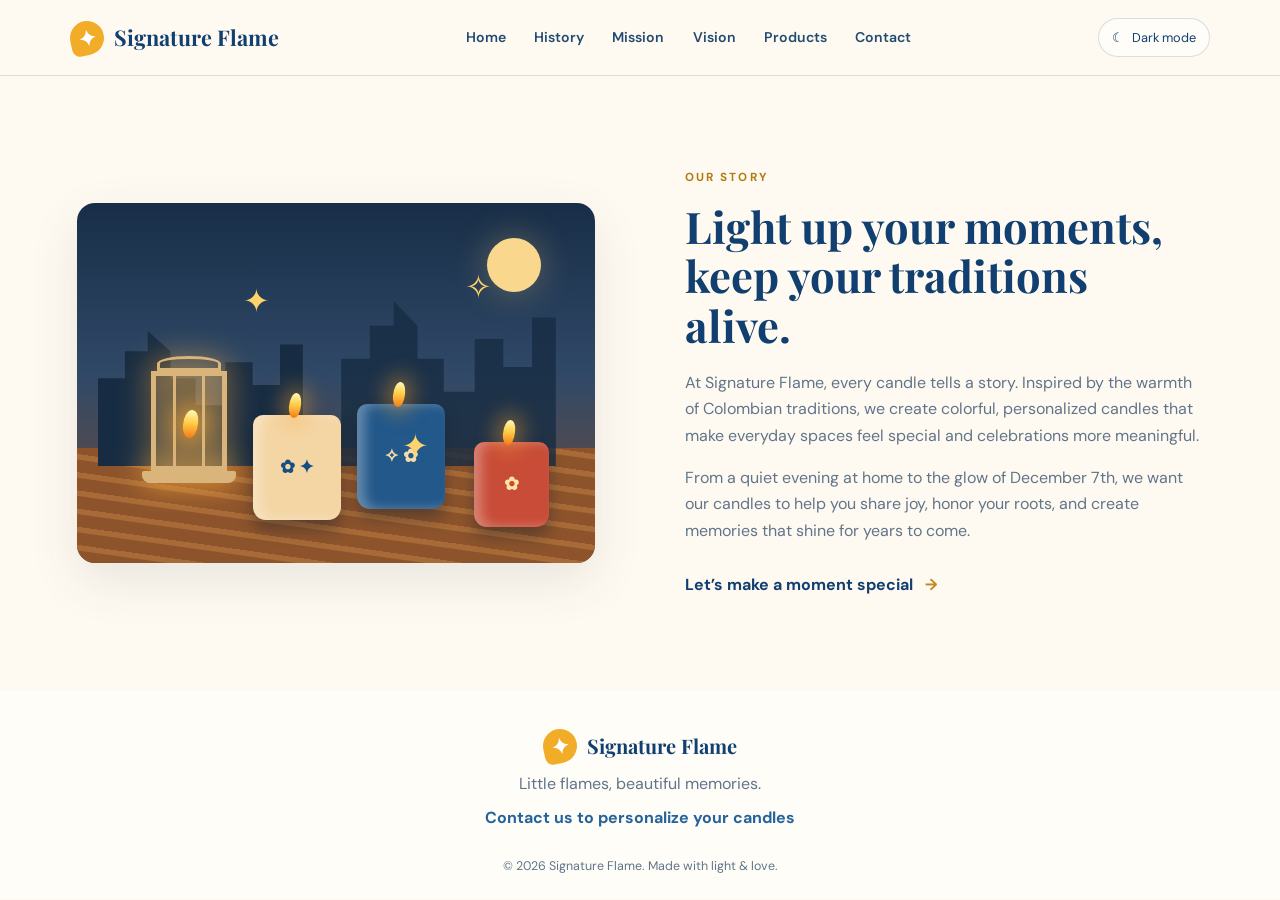
==== history.html @ 7d4f70d2 "Add files via upload" ====
<!DOCTYPE html>
<!DOCTYPE html>

<html lang="en">
<head>
<meta charset="utf-8"/>
<meta content="width=device-width, initial-scale=1.0" name="viewport"/>
<meta content="Signature Flame creates personalized candles that celebrate Colombia's Día de las Velitas and life's special moments." name="description"/>
<title>Signature Flame | About Us</title>
<link href="https://fonts.googleapis.com" rel="preconnect"/>
<link crossorigin="" href="https://fonts.gstatic.com" rel="preconnect"/>
<link href="https://fonts.googleapis.com/css2?family=DM+Sans:wght@400;500;600;700&amp;family=Playfair+Display:wght@500;600;700&amp;display=swap" rel="stylesheet"/>
<link href="style.css" rel="stylesheet"/>
<script defer="" src="script.js"></script>
</head>
<body>
<header class="site-header">
<a aria-label="Signature Flame home" class="brand" href="index.html">
<span aria-hidden="true" class="brand-mark">✦</span>
<span>Signature Flame</span>
</a>
<button aria-expanded="false" aria-label="Open navigation" class="menu-toggle" id="menuToggle">☰</button>
<nav aria-label="Main navigation" class="nav-links" id="navLinks"><a href="index.html">Home</a><a href="history.html">History</a><a href="mission.html">Mission</a><a href="vision.html">Vision</a><a href="products.html">Products</a><a href="contact.html">Contact</a></nav>
<button aria-label="Toggle dark mode" class="theme-toggle" id="themeToggle" type="button">
<span aria-hidden="true" id="themeIcon">☾</span><span class="theme-label">Dark mode</span>
</button>
</header>
<main>


<section class="story section-wrap" id="about">
<div aria-label="Illustrated candles glowing during a festive Colombian evening" class="story-art" role="img">
<div class="moon"></div><div class="city city-one"></div><div class="city city-two"></div>
<div class="lantern"><div class="lantern-top"></div><div class="lantern-glass"><div class="lantern-flame"></div></div><div class="lantern-base"></div></div>
<div class="story-candle story-candle-one"><i></i><b>✿ ✦</b></div>
<div class="story-candle story-candle-two"><i></i><b>✧ ✿</b></div>
<div class="story-candle story-candle-three"><i></i><b>✿</b></div>
<span class="story-star star-one">✦</span><span class="story-star star-two">✧</span><span class="story-star star-three">✦</span>
</div>
<div class="story-copy">
<p class="eyebrow">OUR STORY</p>
<h2>Light up your moments,<br/>keep your traditions alive.</h2>
<p>At Signature Flame, every candle tells a story. Inspired by the warmth of Colombian traditions, we create colorful, personalized candles that make everyday spaces feel special and celebrations more meaningful.</p>
<p>From a quiet evening at home to the glow of December 7th, we want our candles to help you share joy, honor your roots, and create memories that shine for years to come.</p>
<a class="text-link" href="contact.html">Let’s make a moment special <span>→</span></a>
</div>
</section>



</main>
<footer id="contact">
<a class="brand footer-brand" href="index.html"><span class="brand-mark">✦</span><span>Signature Flame</span></a>
<p>Little flames, beautiful memories.</p>
<a class="footer-contact" href="mailto:hello@signatureflame.example">Contact us to personalize your candles</a>
<small>© <span id="year"></span> Signature Flame. Made with light &amp; love.</small>
</footer>
</body>
</html>
---- style.css ----
/* Signature Flame — responsive one-page website */
:root {
  --cream: #fffaf1;
  --paper: #f7f0e4;
  --navy: #103f70;
  --navy-deep: #082d50;
  --blue: #25639a;
  --gold: #f2ad28;
  --ink: #214b70;
  --muted: #61758a;
  --line: rgba(16, 63, 112, .16);
  --surface: #fffdf8;
  --shadow: 0 18px 50px rgba(30, 50, 70, .10);
}
* { box-sizing: border-box; }
html { scroll-behavior: smooth; scroll-padding-top: 90px; }
body { margin: 0; background: var(--cream); color: var(--ink); font-family: "DM Sans", sans-serif; line-height: 1.65; transition: background .25s, color .25s; }
a { color: inherit; text-decoration: none; }
button { font: inherit; }
.site-header { position: sticky; top: 0; z-index: 20; display: flex; align-items: center; justify-content: space-between; gap: 24px; min-height: 76px; padding: 12px clamp(20px, 5.5vw, 84px); background: color-mix(in srgb, var(--cream) 92%, transparent); border-bottom: 1px solid var(--line); backdrop-filter: blur(16px); }
.brand { display: inline-flex; align-items: center; gap: 10px; color: var(--navy); font-family: "Playfair Display", serif; font-size: 1.35rem; font-weight: 700; white-space: nowrap; }
.brand-mark { display: grid; place-items: center; width: 34px; height: 34px; border-radius: 50% 50% 50% 8px; transform: rotate(-12deg); background: var(--gold); color: white; font-family: sans-serif; font-size: 1.35rem; }
.nav-links { display: flex; align-items: center; gap: clamp(14px, 2.2vw, 32px); }
.nav-links a { position: relative; font-size: .88rem; font-weight: 600; }
.nav-links a::after { position: absolute; right: 0; bottom: -8px; left: 0; height: 2px; background: var(--gold); content: ""; transform: scaleX(0); transition: transform .2s; }
.nav-links a:hover::after, .nav-links a.active::after { transform: scaleX(1); }
.theme-toggle, .menu-toggle { border: 1px solid var(--line); background: var(--surface); color: var(--navy); border-radius: 999px; cursor: pointer; }
.theme-toggle { display: inline-flex; align-items: center; gap: 8px; padding: 8px 13px; white-space: nowrap; font-size: .8rem; }
.menu-toggle { display: none; padding: 7px 11px; font-size: 1.2rem; }
.hero { min-height: 590px; display: grid; grid-template-columns: minmax(340px, .88fr) minmax(420px, 1.12fr); overflow: hidden; }
.hero-copy { align-self: center; max-width: 680px; padding: 68px 5vw 76px clamp(24px, 6.3vw, 96px); }
.eyebrow { margin: 0 0 15px; color: #b27a12; font-size: .73rem; font-weight: 700; letter-spacing: .18em; }
.eyebrow span { display: inline-block; width: 24px; height: 2px; margin: 0 8px 4px 0; background: var(--gold); }
h1, h2, h3 { margin-top: 0; color: var(--navy); font-family: "Playfair Display", serif; line-height: 1.13; }
h1 { margin-bottom: 24px; font-size: clamp(2.8rem, 4.4vw, 4.7rem); letter-spacing: -.035em; }
h1 em, .closing h2 em { color: #28679e; font-style: normal; }
.hero-copy p:not(.eyebrow) { max-width: 520px; margin: 0 0 16px; font-size: .98rem; }
.hero-lead { color: var(--navy); font-size: 1.16rem !important; font-weight: 700; }
.button { display: inline-flex; align-items: center; justify-content: center; gap: 20px; margin-top: 13px; padding: 14px 22px; border: 1px solid var(--navy); border-radius: 999px; background: var(--navy); color: white; font-size: .92rem; font-weight: 700; box-shadow: 0 8px 20px rgba(16, 63, 112, .13); transition: transform .2s, background .2s; }
.button:hover { transform: translateY(-2px); background: var(--blue); }
.button span { font-size: 1.2rem; }
.hero-visual { position: relative; display: grid; min-height: 590px; place-items: center; overflow: hidden; background: radial-gradient(ellipse at 50% 68%, #b86a2e 0, #63351e 37%, #1b2630 75%, #111d29 100%); }
.hero-visual::before { position: absolute; inset: 0; background: linear-gradient(90deg, var(--cream), transparent 23%), radial-gradient(ellipse at 80% 10%, rgba(255, 181, 62, .5), transparent 20%); content: ""; }
.glow { position: absolute; border-radius: 50%; background: #ffc05a; filter: blur(18px); opacity: .65; }
.glow-one { top: 15%; right: 17%; width: 25px; height: 25px; }
.glow-two { top: 32%; left: 20%; width: 12px; height: 12px; }
.hero-candles { position: relative; display: flex; align-items: end; justify-content: center; gap: 18px; width: 100%; height: 360px; padding: 0 30px 34px; }
.candle { position: relative; display: flex; align-items: center; justify-content: center; width: clamp(100px, 13vw, 175px); height: 220px; border: 1px solid rgba(255,255,255,.45); border-radius: 15px 15px 22px 22px; box-shadow: inset 10px 0 20px rgba(255,255,255,.25), inset -14px 0 20px rgba(0,0,0,.15), 0 25px 35px rgba(0,0,0,.25); }
.candle-tall { height: 270px; background: linear-gradient(90deg,#e7c9a2,#fff0d5 42%,#d3a777); transform: rotate(-2deg); }
.candle-blue { background: linear-gradient(90deg,#173e71,#2d6a9a 48%,#102e56); transform: rotate(2deg); }
.candle-small { width: clamp(90px, 11vw, 145px); height: 145px; margin-left: -65px; background: linear-gradient(90deg,#bd432e,#f08a49 48%,#a93629); z-index: 2; }
.flame, .lantern-flame, .story-candle i { position: absolute; top: -28px; left: calc(50% - 8px); width: 16px; height: 31px; border-radius: 60% 40% 55% 45%; background: linear-gradient(#fff9b8 0%, #ffcf49 45%, #f77b16 100%); box-shadow: 0 0 20px 8px rgba(255, 166, 44, .38); transform: rotate(4deg); }
.candle-art { color: #174b80; text-align: center; font-size: 1.5rem; line-height: 1.3; }
.candle-blue .candle-art { color: #f5d69c; }
.candle-small .candle-art { color: #ffe5a5; font-size: 1.2rem; }
.spark { position: absolute; z-index: 3; color: #fff0b5; font-size: 2.5rem; text-shadow: 0 0 18px #ffbf50; }
.spark-a { top: 20%; left: 24%; }.spark-b { top: 13%; right: 22%; }.spark-c { right: 9%; bottom: 26%; }
.hero-caption { position: absolute; right: 8%; bottom: 25px; color: #ffedca; font-family: "Playfair Display", serif; font-size: 1.05rem; font-style: italic; }
.values { display: grid; grid-template-columns: repeat(4, 1fr); padding: 40px clamp(20px, 5.5vw, 84px) 48px; background: var(--surface); }
.value-card { padding: 10px 22px; text-align: center; border-right: 1px solid var(--line); }
.value-card:last-child { border-right: 0; }
.value-icon { display: block; color: var(--blue); font-size: 2.6rem; line-height: 1.2; }
.value-card h2 { margin: 10px 0 7px; font-size: 1.35rem; }
.value-card p { max-width: 210px; margin: 0 auto; color: var(--muted); font-size: .91rem; }
.section-wrap { padding: 92px clamp(24px, 6vw, 90px); }
.story { display: grid; grid-template-columns: 1fr 1fr; align-items: center; gap: clamp(40px, 7vw, 100px); }
.story-art { position: relative; min-height: 360px; overflow: hidden; border-radius: 18px; background: linear-gradient(180deg, #182e48 0%, #304967 48%, #7a4b32 100%); box-shadow: var(--shadow); }
.story-art::before { position: absolute; right: 0; bottom: 0; left: 0; height: 32%; background: repeating-linear-gradient(8deg, #8d542c 0 12px, #a86b37 13px 18px); content: ""; }
.moon { position: absolute; top: 35px; right: 54px; width: 54px; height: 54px; border-radius: 50%; background: #f9d88d; box-shadow: 0 0 35px rgba(255,208,113,.3); }
.city { position: absolute; bottom: 27%; background: #172c43; clip-path: polygon(0 100%,0 35%,12% 35%,12% 15%,22% 15%,22% 0,32% 15%,32% 35%,43% 35%,43% 55%,56% 55%,56% 23%,68% 23%,68% 40%,80% 40%,80% 10%,90% 10%,90% 100%); }
.city-one { left: 4%; width: 44%; height: 135px; }.city-two { right: 3%; width: 46%; height: 165px; opacity: .8; }
.lantern { position: absolute; z-index: 2; bottom: 16%; left: 12%; width: 100px; height: 150px; filter: drop-shadow(0 0 15px #ffad39); }
.lantern-top { width: 64px; height: 15px; margin: auto; border: 3px solid #d9b47b; border-radius: 50% 50% 0 0; }
.lantern-glass { position: relative; display: grid; place-items: center; width: 76px; height: 100px; margin: auto; border: 5px solid #d9b47b; background: rgba(255,213,139,.12); }
.lantern-glass::before, .lantern-glass::after { position: absolute; top: 0; bottom: 0; width: 3px; background: #d9b47b; content: ""; }.lantern-glass::before { left: 17px; }.lantern-glass::after { right: 17px; }
.lantern-flame { top: 34px; left: 27px; width: 15px; height: 28px; }
.lantern-base { width: 94px; height: 12px; margin: auto; background: #d9b47b; border-radius: 2px 2px 8px 8px; }
.story-candle { position: absolute; z-index: 3; bottom: 12%; display: grid; place-items: center; width: 88px; height: 105px; border-radius: 10px 10px 13px 13px; box-shadow: inset 8px 0 12px rgba(255,255,255,.3), 0 10px 15px #18202b66; }
.story-candle i { top: -22px; width: 12px; height: 25px; }
.story-candle b { color: #184f81; text-align: center; font-size: 1.1rem; line-height: 1.4; }
.story-candle-one { left: 34%; background: #f4d6a5; }.story-candle-two { left: 54%; bottom: 15%; background: #22588a; }.story-candle-two b { color: #f6dba6; }.story-candle-three { right: 9%; bottom: 10%; background: #c84c37; width: 75px; height: 85px; }.story-candle-three b { color: #ffe4a2; }
.story-star { position: absolute; z-index: 4; color: #ffd36c; font-size: 2rem; }.star-one { top: 20%; left: 32%; }.star-two { top: 16%; right: 20%; }.star-three { bottom: 25%; right: 32%; }
.story-copy h2, .section-heading h2 { margin-bottom: 20px; font-size: clamp(2.1rem, 3.4vw, 3.3rem); }
.story-copy p:not(.eyebrow) { color: var(--muted); }
.text-link { display: inline-flex; gap: 12px; margin-top: 12px; color: var(--navy); font-weight: 700; }.text-link span { color: #c18a20; }
.purpose { padding: 76px clamp(24px, 6vw, 90px); background: var(--paper); }
.purpose-inner { display: grid; grid-template-columns: 1fr 1px 1fr; gap: clamp(30px, 6vw, 90px); max-width: 1120px; margin: auto; }
.purpose-card { position: relative; padding: 12px 0; }.purpose-number { color: #b27a12; font-size: .72rem; font-weight: 700; letter-spacing: .15em; }.purpose-icon { display: block; margin: 12px 0; color: var(--blue); font-size: 2rem; }.purpose-card h2 { margin-bottom: 12px; font-size: 2rem; }.purpose-card p { max-width: 470px; margin-bottom: 0; color: var(--muted); }.purpose-divider { background: var(--line); }
.section-heading { margin-bottom: 35px; text-align: center; }.section-heading h2 { margin-bottom: 10px; }.section-heading > p:last-child { color: var(--muted); }
.product-grid { display: grid; grid-template-columns: repeat(3, 1fr); gap: 24px; }
.product-card { overflow: hidden; border: 1px solid var(--line); border-radius: 16px; background: var(--surface); transition: transform .2s, box-shadow .2s; }.product-card:hover { transform: translateY(-5px); box-shadow: var(--shadow); }
.product-visual { position: relative; display: grid; min-height: 240px; place-items: center; overflow: hidden; }.product-visual-cream { background: #f1e4ce; }.product-visual-blue { background: #d9e7ed; }.product-visual-pink { background: #f0d8d4; }
.product-candle { position: relative; display: grid; place-items: center; width: 116px; height: 154px; border-radius: 12px 12px 17px 17px; box-shadow: inset 12px 0 18px #ffffff55, inset -10px 0 14px #00000015, 0 18px 25px #26384a24; }.product-candle i { position: absolute; top: -23px; left: 53px; width: 13px; height: 26px; border-radius: 50%; background: #ffbd43; box-shadow: 0 0 18px #ffb53c; }.product-candle span { color: #174b80; text-align: center; line-height: 1.4; font-size: 1.3rem; }.cream-candle { background: #f9f0dc; }.blue-candle { background: #174b80; }.blue-candle span { color: #f6d99d; }.pink-candle { background: #d96d66; }.pink-candle span { color: #ffe4b2; }.product-spark { position: absolute; top: 24px; right: 26%; color: #bb8c30; font-size: 2rem; }
.product-info { padding: 20px 22px 22px; }.product-info h3 { margin-bottom: 7px; font-size: 1.25rem; }.product-info p { margin: 0; color: var(--muted); font-size: .91rem; }.product-note { margin: 25px 0 0; color: var(--muted); text-align: center; font-size: .88rem; }
.closing { position: relative; overflow: hidden; padding: 75px 24px 82px; background: var(--navy-deep); color: #e8f0f7; text-align: center; }.closing::before, .closing::after { position: absolute; width: 240px; height: 240px; border: 1px solid #ffffff1c; border-radius: 50%; content: ""; }.closing::before { top: -140px; left: -80px; }.closing::after { right: -100px; bottom: -160px; }.closing .eyebrow { color: #f7c45f; }.closing h2 { position: relative; margin: 0 auto 20px; color: #fff9ee; font-size: clamp(2rem, 4vw, 3.4rem); }.closing h2 em { color: #f4c45f; }.closing-star { position: absolute; top: 25px; right: 20%; color: #f4c45f; font-size: 2.5rem; }.button-light { border-color: #f4c45f; background: #f4c45f; color: #102f4d; }.button-light:hover { background: #ffe09a; }
footer { display: flex; flex-direction: column; align-items: center; padding: 38px 20px 22px; background: var(--surface); text-align: center; } .footer-brand { font-size: 1.25rem; }footer p { margin: 8px 0; color: var(--muted); } .footer-contact { color: var(--blue); font-weight: 700; } footer small { margin-top: 25px; color: var(--muted); font-size: .78rem; }
body.dark { --cream: #101f2c; --paper: #172a3a; --navy: #e2effb; --navy-deep: #081521; --blue: #8dc4f0; --ink: #d8e6f2; --muted: #a6bacb; --line: rgba(210,230,245,.16); --surface: #142635; --shadow: 0 18px 50px rgba(0,0,0,.25); }
body.dark .hero-visual::before { background: linear-gradient(90deg, var(--cream), transparent 23%), radial-gradient(ellipse at 80% 10%, rgba(255, 181, 62, .5), transparent 20%); }
body.dark h1 em, body.dark .closing h2 em { color: #8dc4f0; }
body.dark .product-visual-cream { background: #574c3e; } body.dark .product-visual-blue { background: #263e4c; } body.dark .product-visual-pink { background: #4c3437; }
body.dark .story-copy h2, body.dark .section-heading h2, body.dark .purpose-card h2, body.dark .value-card h2, body.dark .product-info h3 { color: var(--navy); }
@media (max-width: 1050px) {
  .site-header { gap: 14px; padding-inline: 24px; }.brand { font-size: 1.15rem; }.nav-links { gap: 14px; }.nav-links a { font-size: .8rem; }.theme-label { display: none; }
  .hero-copy { padding-left: 35px; }.hero { grid-template-columns: minmax(320px, .95fr) minmax(350px, 1.05fr); }.candle { width: 120px; }.candle-small { width: 100px; margin-left: -45px; }
}
@media (max-width: 780px) {
  .site-header { min-height: 68px; }.menu-toggle { display: block; margin-left: auto; }.theme-toggle { padding: 8px 11px; }
  .nav-links { position: absolute; top: calc(100% + 1px); right: 0; left: 0; display: none; flex-direction: column; align-items: stretch; gap: 0; padding: 8px 24px 18px; border-bottom: 1px solid var(--line); background: var(--cream); box-shadow: var(--shadow); }.nav-links.open { display: flex; }.nav-links a { padding: 11px 0; font-size: .95rem; }.nav-links a::after { display: none; }
  .hero { grid-template-columns: 1fr; }.hero-copy { padding: 55px 26px 45px; }.hero-visual { min-height: 390px; }.hero-visual::before { background: linear-gradient(180deg, var(--cream), transparent 20%); }.hero-candles { transform: scale(.88); }.hero-caption { right: 0; left: 0; text-align: center; }
  .values { grid-template-columns: repeat(2, 1fr); padding: 24px 16px; }.value-card { padding: 22px 12px; }.value-card:nth-child(2) { border-right: 0; }.value-card:nth-child(-n+2) { border-bottom: 1px solid var(--line); }
  .section-wrap { padding: 64px 24px; }.story { grid-template-columns: 1fr; gap: 35px; }.story-art { min-height: 320px; }.purpose { padding: 52px 26px; }.purpose-inner { grid-template-columns: 1fr; gap: 25px; }.purpose-divider { height: 1px; }.product-grid { grid-template-columns: 1fr; max-width: 480px; margin: auto; }.product-visual { min-height: 260px; }
}
@media (max-width: 420px) {
  .brand { font-size: 1rem; gap: 7px; }.brand-mark { width: 29px; height: 29px; }.hero-copy { padding-inline: 21px; }h1 { font-size: 2.65rem; }.hero-visual { min-height: 330px; }.hero-candles { gap: 10px; transform: scale(.75); }.candle-small { margin-left: -42px; }.hero-caption { font-size: .9rem; }.story-art { min-height: 275px; }.story-candle { transform: scale(.8); transform-origin: bottom center; }
}

/* Real product photography */
.hero-photo {
  background-image: url("images/personalized-candles.png");
  background-size: cover;
  background-position: center 52%;
}
.hero-photo-shade {
  position: absolute;
  inset: 0;
  background: linear-gradient(90deg, rgba(8,45,80,.94) 0%, rgba(8,45,80,.65) 22%, rgba(8,45,80,.04) 68%),
              linear-gradient(0deg, rgba(8,45,80,.28), transparent 45%);
}
.hero-photo .hero-caption { z-index: 2; }
.product-photo {
  display: block;
  width: 100%;
  height: 260px;
  object-fit: cover;
  object-position: center;
}
@media (max-width: 780px) {
  .hero-photo { min-height: 380px; background-position: center; }
  .hero-photo-shade { background: linear-gradient(180deg, rgba(8,45,80,.18), rgba(8,45,80,.05) 55%, rgba(8,45,80,.52)); }
  .product-photo { height: 280px; }
}

/* Individual navigation pages */
.purpose-inner.single-purpose { grid-template-columns: minmax(0, 760px); justify-content: center; }
.purpose-card-page { max-width: 850px; margin: 0 auto; padding: 76px clamp(24px, 6vw, 90px); }

/* Individual navigation pages */
.purpose-inner.single-purpose { grid-template-columns: minmax(0, 760px); justify-content: center; }
.purpose-card-page { max-width: 850px; margin: 0 auto; padding: 76px clamp(24px, 6vw, 90px); }

/* Individual navigation pages */
.purpose-inner.single-purpose { grid-template-columns: minmax(0, 760px); justify-content: center; }
.purpose-card-page { max-width: 850px; margin: 0 auto; padding: 76px clamp(24px, 6vw, 90px); }
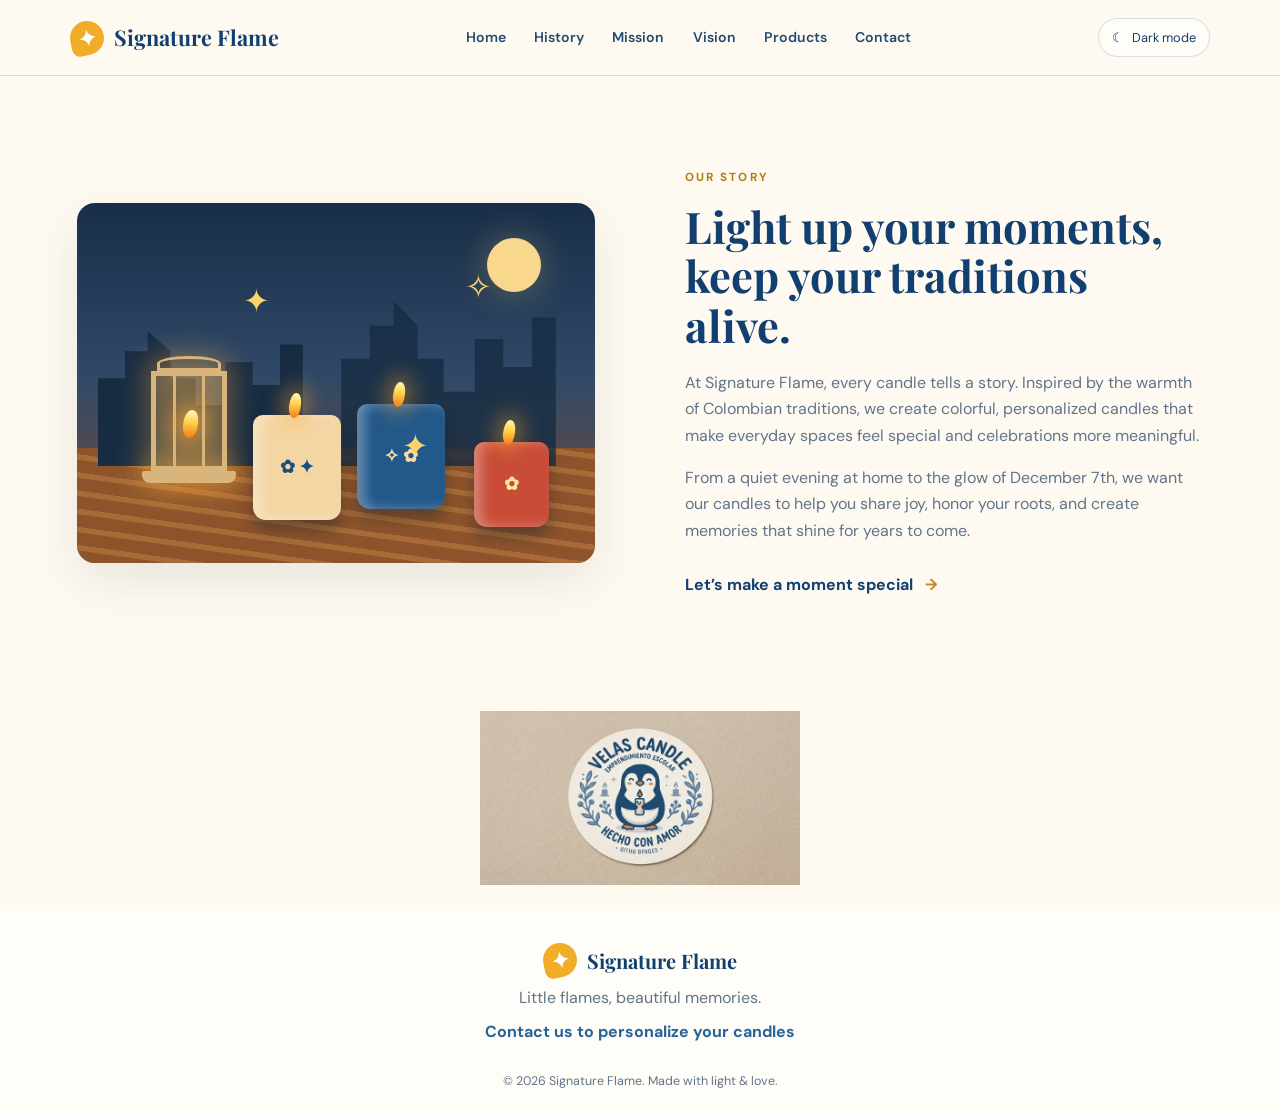
==== commit 4706b7e5: "Update history.html" ====
--- a/history.html
+++ b/history.html
@@ -46,7 +46,13 @@
 </div>
 </section>
 
-
+<section class="logo-candle">
+  <img
+    src="logo-velas-candle.png"
+    alt="Logo de Velas Candle"
+    style="display:block; width:100%; max-width:320px; height:auto; margin:20px auto;"
+  >
+</section>
 
 </main>
 <footer id="contact">
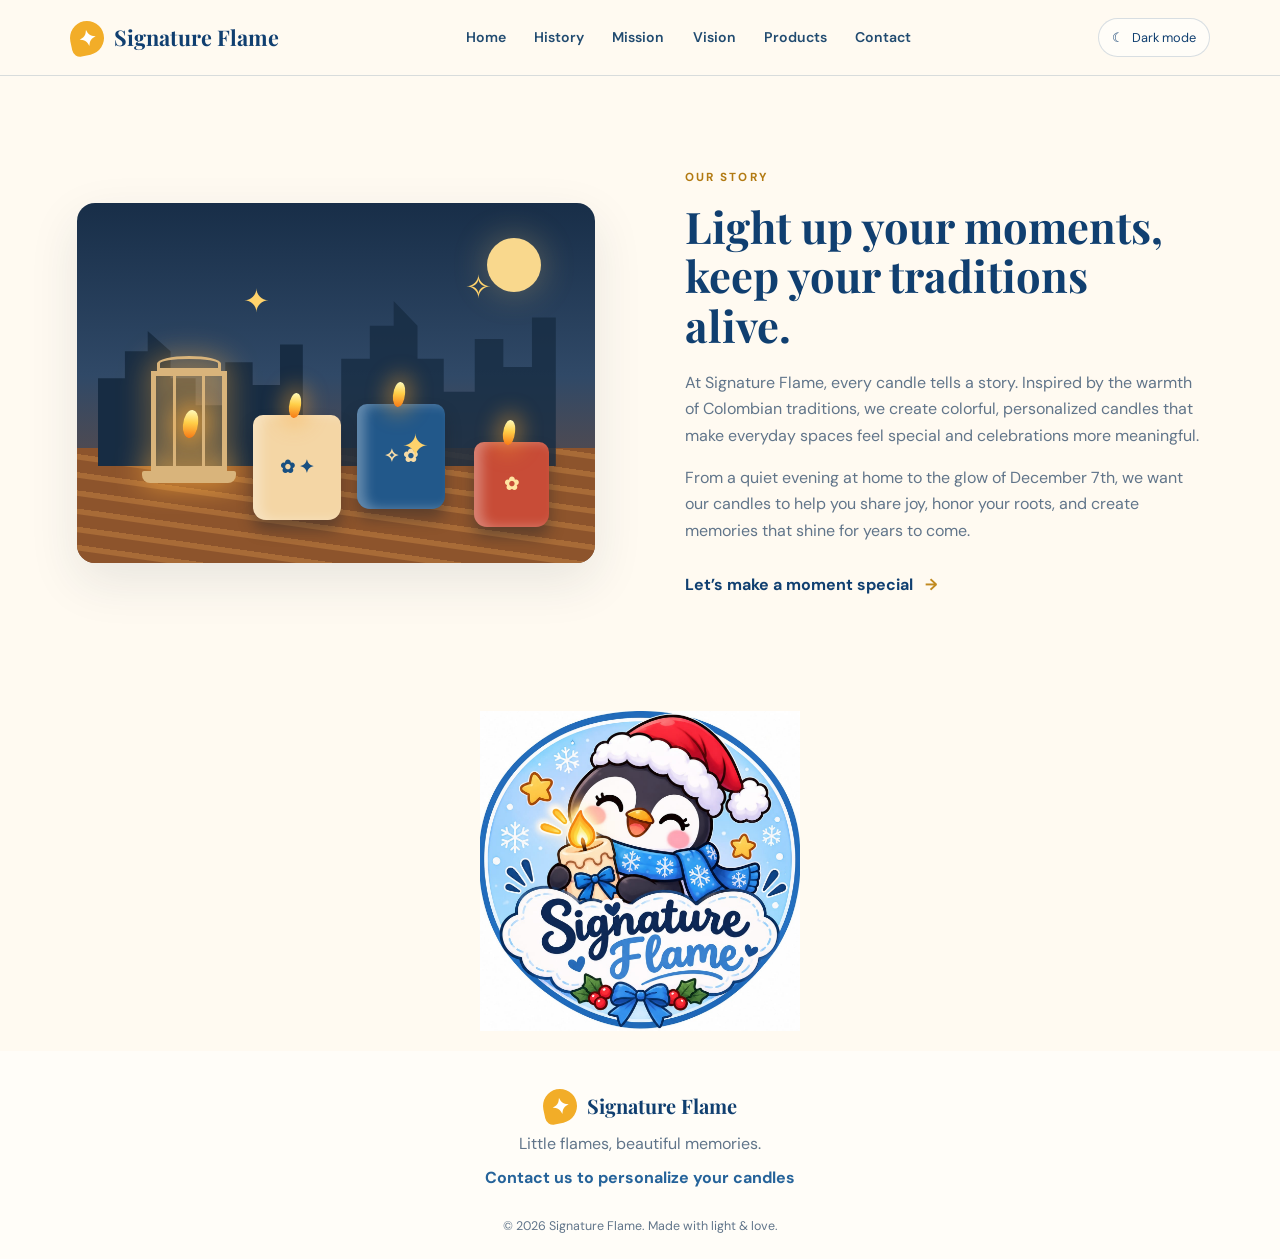
==== commit 690afa73: "Update history.html" ====
--- a/history.html
+++ b/history.html
@@ -46,10 +46,10 @@
 </div>
 </section>
 
-<section class="logo-candle">
+<section class="oficial-logo">
   <img
-    src="logo-velas-candle.png"
-    alt="Logo de Velas Candle"
+    src="oficial-logo.png"
+    alt="oficial-logo"
     style="display:block; width:100%; max-width:320px; height:auto; margin:20px auto;"
   >
 </section>
